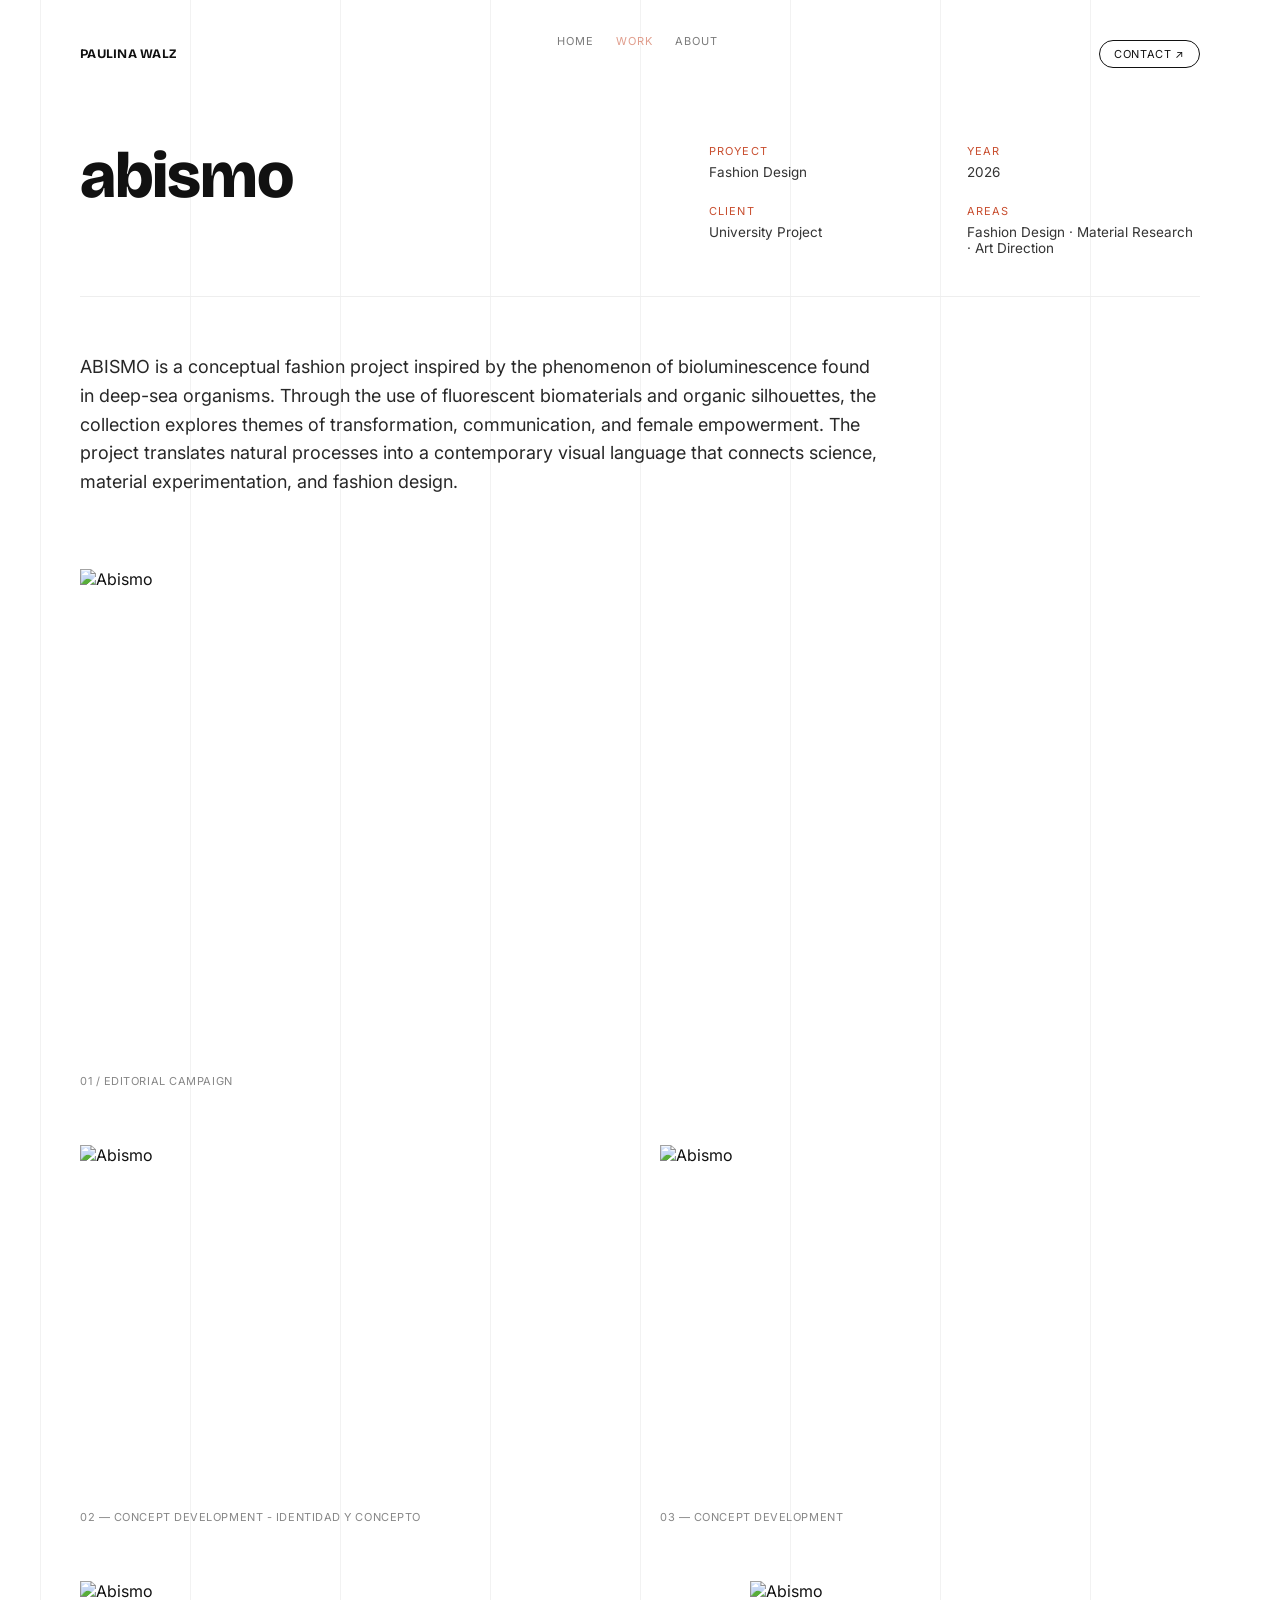
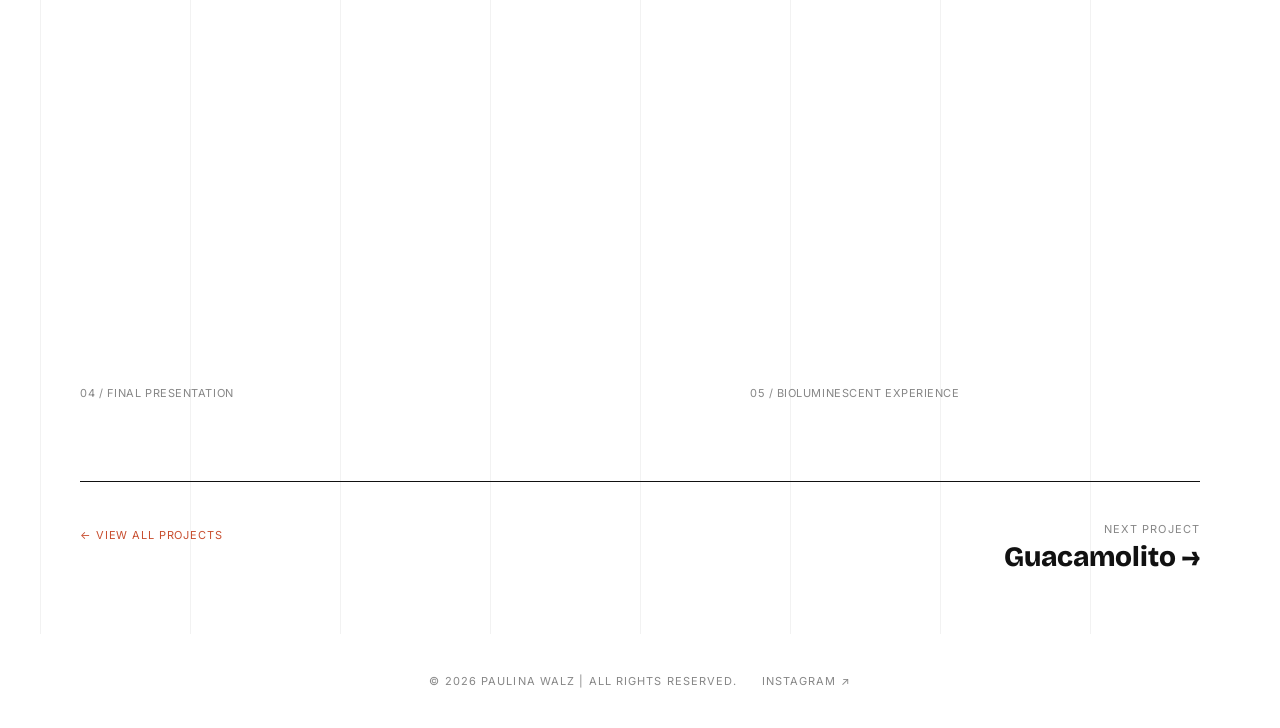
==== abismo.html @ 1fa39477 "Add files via upload" ====
<!DOCTYPE html>
<html lang="es">
<head>
  <meta charset="UTF-8">
  <meta name="viewport" content="width=device-width, initial-scale=1.0">
  <title>Abismo — Paulina Walz</title>
  <link rel="preconnect" href="https://fonts.googleapis.com">
  <link rel="preconnect" href="https://fonts.gstatic.com" crossorigin>
  <link href="https://fonts.googleapis.com/css2?family=Bricolage+Grotesque:opsz,wght@12..96,400;12..96,500;12..96,800&family=Inter:wght@400;500;600&display=swap" rel="stylesheet">
  <link rel="stylesheet" href="style.css">
  <style>
    .project-header {
      position: relative;
      z-index: 2;
      display: grid;
      grid-template-columns: 1.2fr 1fr;
      gap: 40px;
      margin-bottom: 56px;
      border-bottom: 1px solid var(--border);
      padding-bottom: 40px;
    }
    .project-header h1 {
      font-size: 64px;
      line-height: 1;
      letter-spacing: -.02em;
    }
    .project-meta {
      display: grid;
      grid-template-columns: repeat(2, 1fr);
      gap: 24px;
    }
    .meta-item .label {
      font-size: 11px;
      letter-spacing: .1em;
      text-transform: uppercase;
      color: var(--accent);
      margin-bottom: 6px;
    }
    .meta-item .val {
      font-size: 13.5px;
      opacity: .85;
    }

    .project-intro {
      position: relative;
      z-index: 2;
      width: 800px;
      margin-bottom: 72px;
    }
    .project-intro p {
      font-size: 18px;
      line-height: 1.6;
      font-weight: 400;
      opacity: .9;
      color: var(--ink);
    }

    .project-gallery {
      position: relative;
      z-index: 2;
      display: flex;
      flex-direction: column;
      gap: 56px;
      margin-bottom: 80px;
    }

    .img-row-2 {
      display: grid;
      grid-template-columns: 1fr 1fr;
      gap: 24px;
    }
    .img-row-2 .frame {
      height: 480px;
    }

    .img-full .frame {
      height: 600px;
      width: 100%;
    }

    .img-row-aside {
      display: grid;
      grid-template-columns: 1.4fr 1fr;
      gap: 24px;
    }
    .img-row-aside .frame-large {
      height: 520px;
    }
    .img-row-aside .frame-small {
      height: 520px;
    }

    .photo-caption {
      font-size: 11px;
      letter-spacing: .05em;
      text-transform: uppercase;
      opacity: .5;
      margin-top: 10px;
    }

    .project-footer-nav {
      position: relative;
      z-index: 2;
      border-top: 1px solid var(--ink);
      padding-top: 40px;
      margin-top: 80px;
      display: flex;
      justify-content: space-between;
      align-items: center;
    }
    .next-project-link {
      text-align: right;
    }
    .next-project-link .label {
      font-size: 11px;
      letter-spacing: .1em;
      text-transform: uppercase;
      opacity: .5;
      margin-bottom: 4px;
    }
    .next-project-link h3 {
      font-size: 28px;
      transition: color 0.25s ease;
    }
    .next-project-link:hover h3 {
      color: var(--accent);
    }
  </style>
</head>
<body>

  <div class="page">
    <div class="gridlines"><div></div><div></div><div></div><div></div><div></div><div></div><div></div><div></div></div>

    <nav class="nav-strip">
      <div class="brand">PAULINA WALZ</div>
      <div class="links">
        <a href="index.html">HOME</a>
         <a href="index.html#work" class="back-link">WORK</a> 
        <a href="about.html">ABOUT</a>
      </div>
    <a class="contact-pill" href="mailto:walzpaulina5@gmail.com">
  CONTACT ↗
</a>
    </nav>


    <header class="project-header">
      <h1>abismo</h1>
      <div class="project-meta">
        <div class="meta-item">
          <div class="label">Proyect</div>
          <div class="val">Fashion Design</div>
        </div>
        <div class="meta-item">
          <div class="label">Year</div>
          <div class="val">2026</div>
        </div>
        <div class="meta-item">
          <div class="label">Client</div>
          <div class="val">University Project</div>
        </div>
        <div class="meta-item">
          <div class="label">Areas</div>
          <div class="val">Fashion Design · Material Research · Art Direction</div>
        </div>
      </div>
    </header>

    
    <section class="project-intro">
      <p>ABISMO is a conceptual fashion project inspired by the phenomenon of bioluminescence found in deep-sea organisms. Through the use of fluorescent biomaterials and organic silhouettes, the collection explores themes of transformation, communication, and female empowerment. The project translates natural processes into a contemporary visual language that connects science, material experimentation, and fashion design.</p>
    </section>

    
    <section class="project-gallery">
      
     
      <div class="img-full">
       
       <img class="ph-photo frame" src="imagenes/DSCN5646.jpg" alt="Abismo">
        <div class="photo-caption">01 / Editorial Campaign</div>
      </div>

      <div class="img-row-2">
        <div>
         
         <img class="ph-photo frame" src="imagenes/abismoimagendemarca.png" alt="Abismo">
          <div class="photo-caption">02 — Concept Development - identidad y concepto</div>
        </div>
        <div>
        
          <img class="ph-photo frame" src="imagenes/construcciondelogoabismo.png" alt="Abismo">
          <div class="photo-caption">03 — Concept Development</div>
        </div>
      </div>
      <div class="img-row-aside">
        <div>
        
             <img class="ph-photo frame" src="imagenes/DSCN5579.jpg" alt="Abismo">
          <div class="photo-caption">04 / Final Presentation</div>
        </div>
        <div>
             <img class="ph-photo frame" src="imagenes/fotoabismouv.png" alt="Abismo">
          <div class="photo-caption">05 / Bioluminescent Experience </div>
        </div>
      </div>

    </section>

    <footer class="project-footer-nav">
      <a href="index.html#work" class="back-link">← View all projects </a> 
      <a href="guacamolito.html" class="next-project-link">
        <div class="label">Next Project</div>
        <h3>Guacamolito →</h3>
      </a>
    </footer>

  </div>
 <footer class="footer">
  <span>© 2026 Paulina Walz | All rights reserved.</span>
  <a href="https://www.instagram.com/portfoliopwalz?igsh=MnhvOWR4dHEwazV2&utm_source=qr" target="_blank">INSTAGRAM ↗</a>
</footer>
</body>
</html>
---- style.css ----
/* ===== Base ===== */
:root {
  --ink: #111111;
  --accent: #C84E2F;
  --bg: #FFFFFF;
  --border: #eeeeee;
}

* { box-sizing: border-box; }

body {
  margin: 0;
  font-family: 'Inter', sans-serif;
  color: var(--ink);
  background: var(--bg);
}

h1, h2, h3 {
  font-family: 'Bricolage Grotesque', sans-serif;
  font-weight: 800;
  margin: 0;
}

a { color: inherit; text-decoration: none; }

/* ===== Layout general ===== */
.page {
  max-width: 1200px;
  margin: 0 auto;
  padding: 34px 40px 60px;
  position: relative;
}

/* Líneas de grilla sutiles de fondo (opcional, decorativo) */
.gridlines {
  position: absolute;
  inset: 0;
  display: grid;
  grid-template-columns: repeat(8, 1fr);
  pointer-events: none;
  z-index: 0;
}
.gridlines div { border-left: 1px solid #f2f2f2; height: 100%; }

/* ===== Nav ===== */
.nav-strip {
  position: relative;
  z-index: 2;
  display: flex;
  justify-content: space-between;
  align-items: center;
  font-size: 11px;
  letter-spacing: .1em;
  margin-bottom: 70px;
}
.nav-strip .brand {
  font-family: 'Bricolage Grotesque', sans-serif;
  font-weight: 700;
  font-size: 13px;
  letter-spacing: .02em;
}
.nav-strip .links { display: flex; gap: 22px; }
.nav-strip .links a { opacity: .55; }
.nav-strip .links a.active { opacity: 1; color: var(--accent); }
.nav-strip .links a:hover { opacity: 1; }

.contact-pill {
  border: 1px solid var(--ink);
  border-radius: 999px;
  padding: 6px 14px;
  font-size: 11px;
  letter-spacing: .06em;
}
.contact-pill:hover { background: var(--ink); color: #fff; }

/* ===== Botón de volver ===== */
.back-link {
  font-size: 11px;
  letter-spacing: .08em;
  text-transform: uppercase;
  color: var(--accent);
  margin-bottom: 26px;
  display: inline-block;
}

.thumb {
  position: relative;
  overflow: hidden;
  /* tus dimensiones de ancho y alto aquí */
}

.thumb img {
  width: 100%;
  height: 100%;
  object-fit: cover; /* Hace lo mismo que background-size: cover pero para etiquetas <img> */
  object-position: center;
transition: transform 0.6s cubic-bezier(0.165, 0.84, 0.44, 1); 
}

/* 2. Qué pasa cuando el usuario pasa el mouse */
.thumb:hover img {
  transform: scale(1.05); /* Agranda la imagen un 5% */
}
.ph-photo.frame {
  position: relative; /* Clave para posicionar el texto encima */
  overflow: hidden;   /* Importante: para que la imagen recortada no se salga */
}

/* 2. LA SOLUCIÓN PARA LA IMAGEN (AQUÍ ESTÁ EL TRUCO) */
.ph-photo.frame img {
  width: 100%;    /* Obliga a la imagen a llenar el ancho */
  height: 100%;   /* Obliga a la imagen a llenar el alto */
  
  /* ESTA ES LA LÍNEA MÁGICA: */
  object-fit: cover; /* Escala la imagen para cubrir todo sin deformarla, recortando lo que sobre */
  object-position: center; /* Centra el recorte (opcional) */
}

/* 3. TU CSS PARA EL TEXTO (Lo mantenemos, ya que está perfecto) */
.ph-photo.frame .idx {
  position: absolute;
  bottom: 20px;
  left: 20px;
  color: white;
  text-transform: uppercase;
  font-size: 14px;
}

/*ABOUT PAGE*/
/* ===== SECTION: BIO (ABOUT) ===== */
.spread { 
  position: relative; 
  z-index: 2; 
  display: grid; 
  grid-template-columns: 1fr 1fr; 
  gap: 0; 
  margin-bottom: 100px; 
}

/* 1. Ajustamos la altura de la columna de la foto (de 460px a 380px) */
.spread .photo-col { 
  position: relative; 
  height: 380px; 
}

/* Agregamos overflow: hidden para que actúe como una máscara de recorte */
.spread .photo-col .frame { 
  position: absolute; 
  inset: 0; 
  border-radius: 1px; 
  overflow: hidden; 
}

/* Forzamos a tu imagen de perfil a rellenar el contenedor sin deformarse */
.spread .photo-col .frame .profile-img {
  width: 100%;
  height: 100%;
  object-fit: cover;
  object-position: center; /* Si te corta la cabeza, puedes cambiarlo por 'top' */
}

/* Aseguramos que el "P. 02" se mantenga visible por encima de la foto real */
.spread .photo-col .idx { 
  position: absolute; 
  top: 16px; 
  left: 16px; 
  font-size: 11px; 
  color: rgba(255,255,255,.9); 
  mix-blend-mode: difference; 
  z-index: 3; 
}

/* 2. Ajustamos la altura de la columna de texto (de 460px a 380px) */
.spread .text-col { 
  padding: 6px 0 0 46px; 
  display: flex; 
  flex-direction: column; 
  justify-content: flex-start; 
  height: 380px; 
}

.spread .label { 
  font-size: 11px; 
  letter-spacing: .1em; 
  text-transform: uppercase; 
  color: var(--accent); 
  margin-bottom: 14px; 
  font-weight: 600; 
}

.spread .bio p { 
  font-size: 16px; 
  line-height: 1.6; 
  opacity: .9; 
  max-width: 440px; 
  margin: 0 0 16px; 
  color: var(--ink); 
}

.spread .role { 
  font-size: 11px; 
  letter-spacing: .1em; 
  text-transform: uppercase; 
  opacity: .5; 
  margin-top: 40px; 
  padding-top: 20px; 
  border-top: 1px solid var(--border); 
}
.services-label { position: relative; z-index: 2; font-size: 11px; letter-spacing: .1em; text-transform: uppercase; color: var(--accent); margin-bottom: 16px; font-weight: 600; }

.services-grid { 
  position: relative; 
  z-index: 2; 
  display: grid; 
  grid-template-columns: repeat(2, 1fr); 
  gap: 0; 
  margin-bottom: 80px; 
}
.s-card { 
  border: 1px solid var(--border); 
  padding: 40px; 
  display: flex; 
  flex-direction: column; 
  justify-content: space-between; 
  min-height: 240px; 
  transition: all 0.3s ease; 
  background: transparent; 
}

/* AJUSTE: Evita el doble borde interno (vertical y horizontal) al juntar las tarjetas */
.services-grid .s-card:nth-child(even) { border-left: none; }
.services-grid .s-card:nth-child(n+3) { border-top: none; }

.s-card:hover { background: var(--ink); color: var(--bg); border-color: var(--ink); transform: translateY(-4px); }
.s-card .idx { font-family: 'Bricolage Grotesque', sans-serif; font-size: 32px; font-weight: 800; opacity: 0.2; transition: opacity 0.3s ease; }
.s-card:hover .idx { opacity: 0.5; color: var(--accent); }
.s-card .info h3 { font-family: 'Bricolage Grotesque', sans-serif; font-size: 28px; margin-bottom: 8px; }
.s-card .info p { font-size: 15px; opacity: .7; margin: 0; line-height: 1.5; }

.tools-list { position: relative; z-index: 2; display: flex; flex-wrap: wrap; gap: 16px; margin-bottom: 64px; }
.tools-list span { font-size: 15px; border: 1px solid var(--ink); border-radius: 999px; padding: 12px 28px; background: transparent; transition: all 0.2s ease; font-weight: 500; }
.tools-list span:hover { background: var(--accent); color: var(--bg); border-color: var(--accent); }

/* ===== SECTION: CV DATA ===== */
.cv-footer-grid { 
  position: relative; 
  z-index: 2; 
  display: grid; 
  grid-template-columns: repeat(3, 1fr); 
  /* AJUSTE: Quitamos el gap para que las 3 columnas se alineen con la grilla */
  gap: 0; 
  border-top: 1px solid var(--border); 
  padding-top: 32px; 
  margin-bottom: 80px; 
}

/* AJUSTE: Padding interno para que el texto de las columnas no se toque entre sí */
.cv-footer-grid > div {
  padding-right: 40px;
  box-sizing: border-box;
}
.cv-footer-grid > div:last-child {
  padding-right: 0;
}

.cv-cat { font-size: 11px; letter-spacing: .1em; text-transform: uppercase; color: var(--accent); margin-bottom: 12px; font-weight: 600; }
.cv-item { font-size: 14px; opacity: .8; line-height: 1.6; }
.cv-item b { display: block; color: var(--ink); margin-bottom: 4px; }

/* ===== FOOTER CTA ===== */
.cta { position: relative; z-index: 2; text-align: center; padding: 64px 0 32px; border-top: 1px solid var(--border); }
.cta .lead { font-size: 11px; letter-spacing: .1em; text-transform: uppercase; opacity: .5; margin-bottom: 16px; }
.cta h2 { font-size: 48px; letter-spacing: -.02em; transition: color 0.3s ease; }
.cta a { text-decoration: none; color: inherit; }
.cta a:hover h2 { color: var(--accent); }
.footer {
  display: flex;
  justify-content: center; /* Centra todo horizontalmente */
  align-items: center;     /* Centra los elementos verticalmente */
  gap: 24px;              /* Espaciado exacto entre el copyright y el link */
  
  padding: 40px 0;        /* Espacio arriba y abajo del footer */
  width: 100%;
  
  /* Estilo tipográfico para que combine con el resto de tu web */
  font-size: 11px;
  letter-spacing: .1em;
  text-transform: uppercase;
  opacity: .5;
}

.footer a {
  color: inherit;
  text-decoration: none;
  transition: opacity 0.2s ease;
}

/* Un sutil efecto hover para el link */
.footer a:hover {
  opacity: 1;
}

/* Asegura que en pantallas muy chicas no se rompa feo */
@media (max-width: 480px) {
  .footer {
    flex-direction: column; /* Solo se apila en celulares si no hay espacio */
    gap: 8px;
    text-align: center;
  }
}


/* ===== SECTION: PROJECT GALLERY (RITMO EDITORIAL) ===== */
.project-gallery {
  position: relative;
  z-index: 2;
  display: flex;
  flex-direction: column;
  gap: 80px; /* Separación elegante y aireada entre las filas de la galería */
  margin-bottom: 100px;
}

/* Estilo unificado para los epígrafes */
.photo-caption {
  font-size: 11px;
  letter-spacing: .08em;
  text-transform: uppercase;
  opacity: .5;
  margin-top: 12px;
  line-height: 1.4;
}

/* --- FILA 1: Imagen Hero (Impacto controlado) --- */
.project-gallery .img-full {
  display: flex;
  flex-direction: column;
  height: 520px; /* Aquí limitamos la altura para que no sea infinita */
  width: 100%;
}
.project-gallery .img-full img {
  flex: 1;
  min-height: 0;
  width: 100%;
  object-fit: cover;
  object-position: center;
}

/* --- FILA 2: Dos imágenes simétricas (50% y 50%) --- */
.project-gallery .img-row-2 {
  display: grid;
  grid-template-columns: 1fr 1fr;
  gap: 40px; /* Espaciado entre las dos columnas */
}
.project-gallery .img-row-2 > div {
  display: flex;
  flex-direction: column;
  height: 380px; /* Altura más baja para las imágenes secundarias */
}
.project-gallery .img-row-2 .ph-photo {
  flex: 1;
  min-height: 0;
  width: 100%;
  object-fit: cover;
  object-position: center;
}

/* --- FILA 3: Fila asimétrica (Layout editorial avanzado) --- */
.project-gallery .img-row-aside {
  display: grid;
  /* La primera columna es notablemente más ancha (1.4 veces) que la segunda */
  grid-template-columns: 1.4fr 1fr; 
  gap: 40px;
}
.project-gallery .img-row-aside > div {
  display: flex;
  flex-direction: column;
  height: 420px; /* Altura intermedia para jugar con los pesos visuales */
}
.project-gallery .img-row-aside .ph-photo {
  flex: 1;
  min-height: 0;
  width: 100%;
  object-fit: cover;
  object-position: center;
}

/* --- FILA 2 CON TRES COLUMNAS (Formato Retrato) --- */
.project-gallery .img-row-3 {
  display: grid;
  grid-template-columns: repeat(3, 1fr); /* Divide el espacio en 3 columnas exactamente iguales */
  gap: 32px; /* Reducimos levemente el espacio entre columnas para que no apriete el texto */
}

.project-gallery .img-row-3 > div {
  display: flex;
  flex-direction: column;
  height: 500px; /* Al dividir el ancho en 3, esta altura de 500px acentúa el formato vertical de revista */
}

.project-gallery .img-row-3 .ph-photo {
  flex: 1;
  min-height: 0;
  width: 100%;
  object-fit: cover;
  object-position: center;
}

.project-gallery .img-row-aside .ph-photo {
  flex: 1;
  min-height: 0;
  width: 100%;
  object-fit: cover; /* <-- Esto hace que el video se adapte igual que la foto */
  object-position: center;
}

html {
  scroll-behavior: smooth; /* Esto hace la magia del scroll elegante */
}
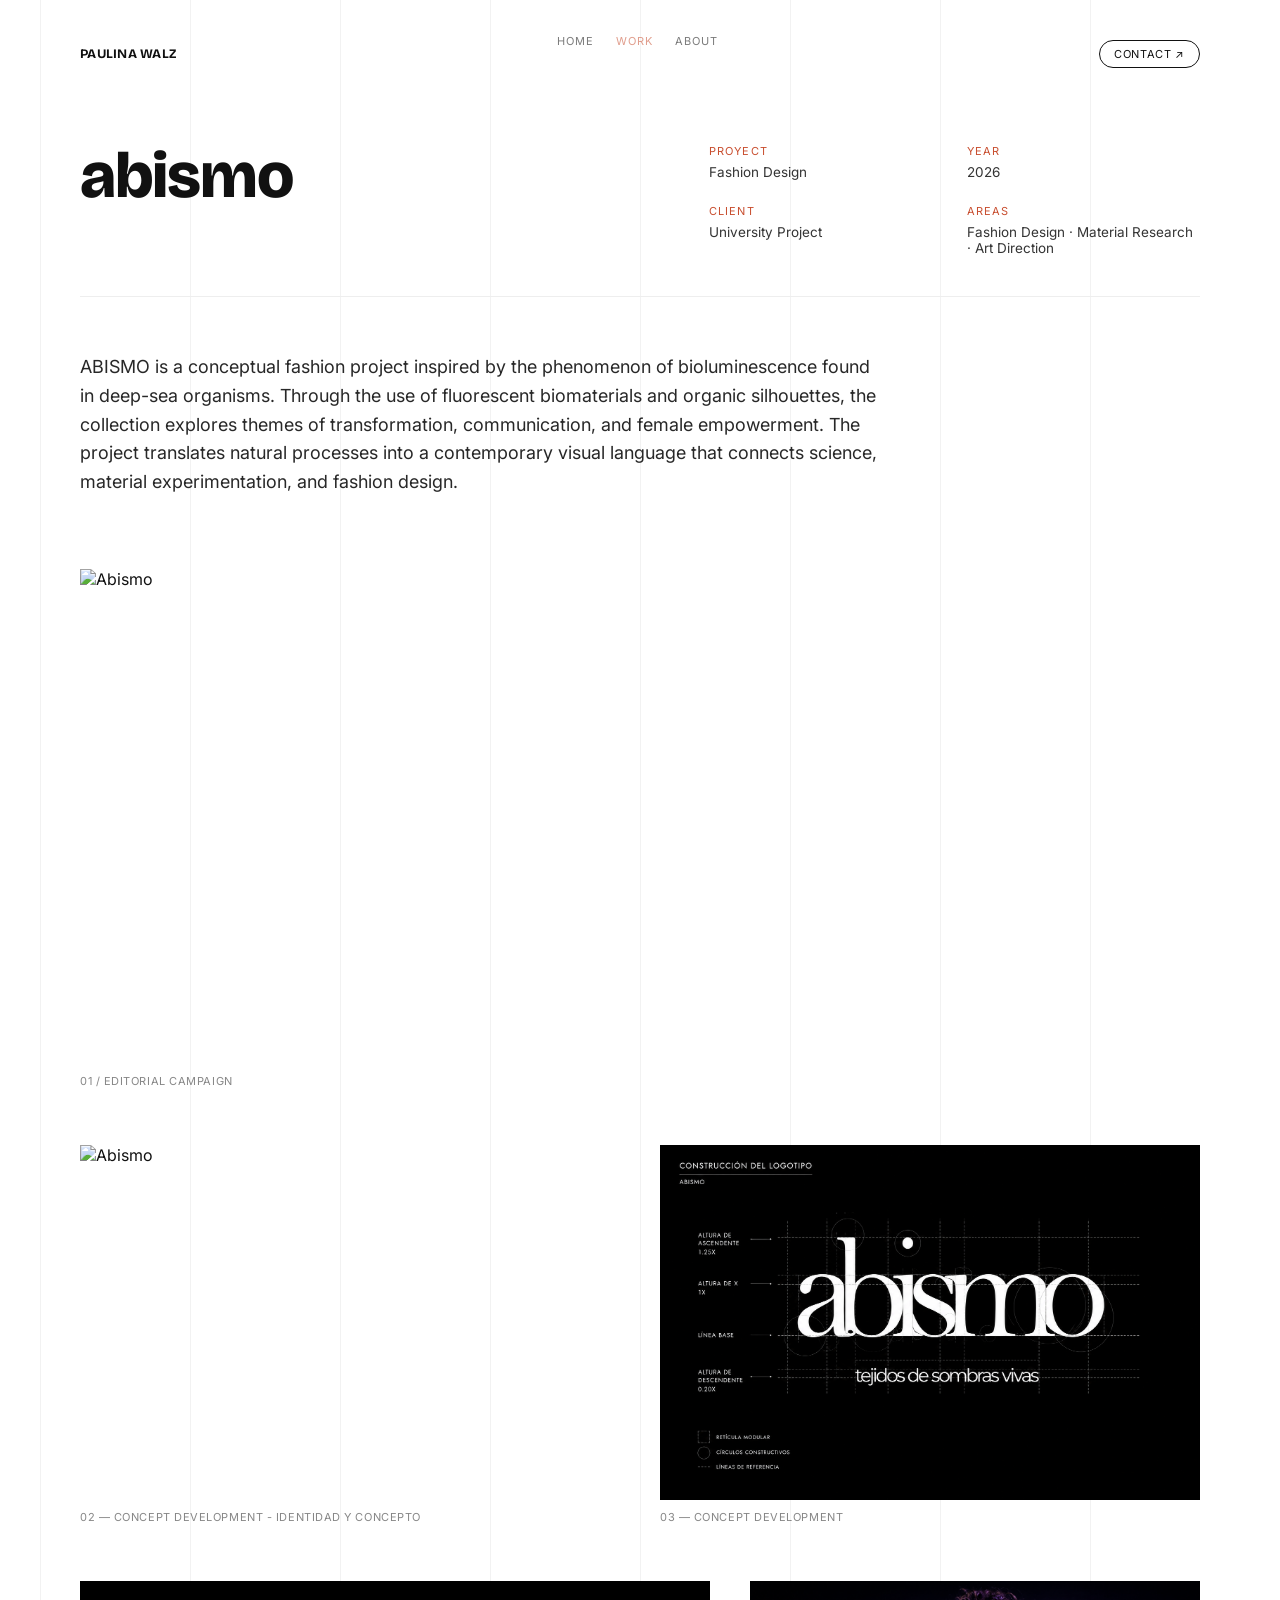
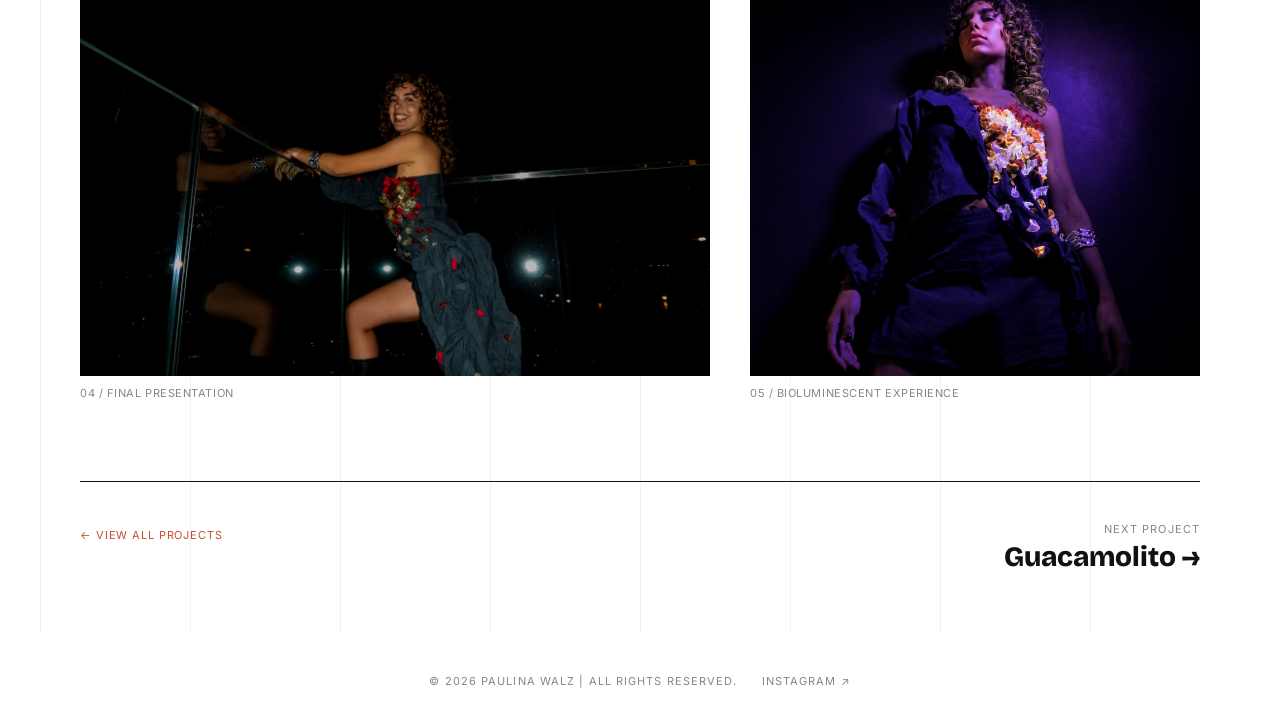
==== commit 080d7ce7: "Update abismo.html" ====
--- a/abismo.html
+++ b/abismo.html
@@ -139,9 +139,7 @@
          <a href="index.html#work" class="back-link">WORK</a> 
         <a href="about.html">ABOUT</a>
       </div>
-    <a class="contact-pill" href="mailto:walzpaulina5@gmail.com">
-  CONTACT ↗
-</a>
+   <a class="contact-pill" href="https://mail.google.com/mail/?view=cm&fs=1&to=walzpaulina5@gmail.com" target="_blank">CONTACT ↗</a>
     </nav>
 
 
@@ -222,4 +220,4 @@
   <a href="https://www.instagram.com/portfoliopwalz?igsh=MnhvOWR4dHEwazV2&utm_source=qr" target="_blank">INSTAGRAM ↗</a>
 </footer>
 </body>
-</html>+</html>
